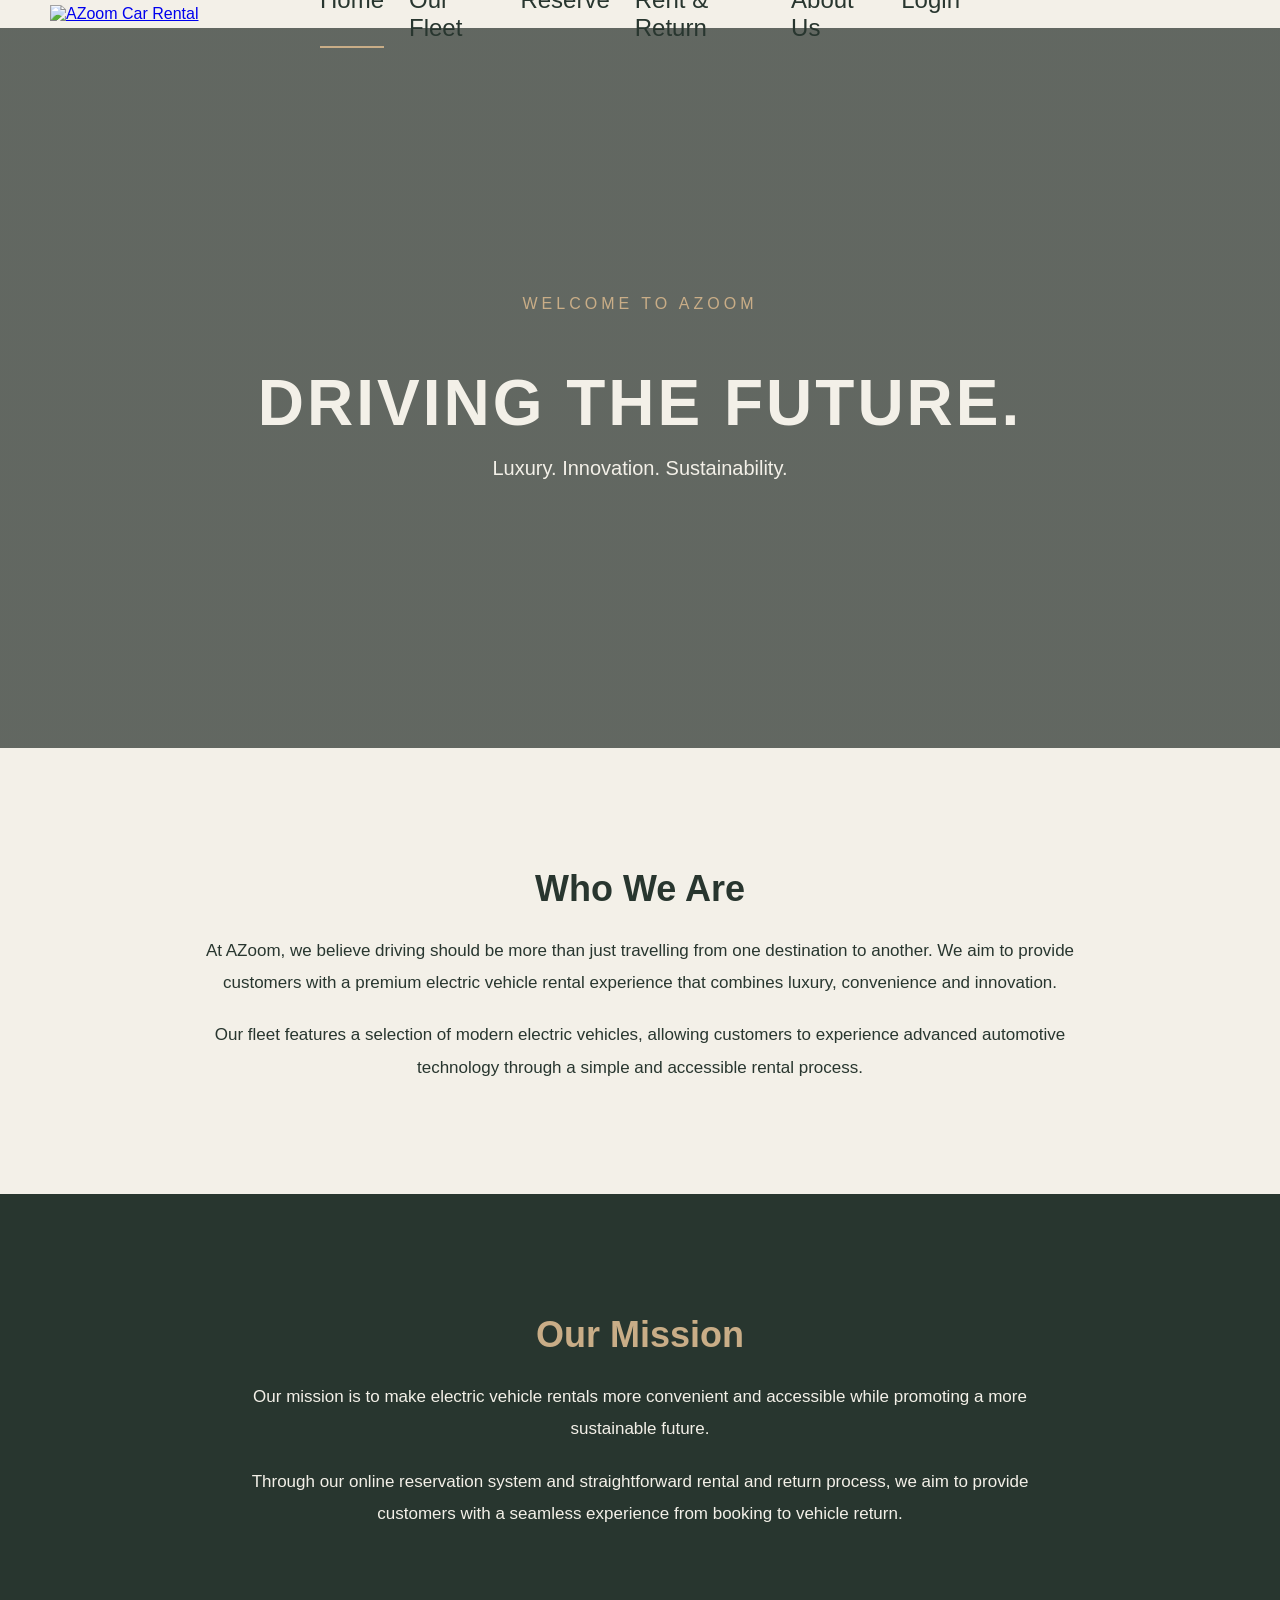
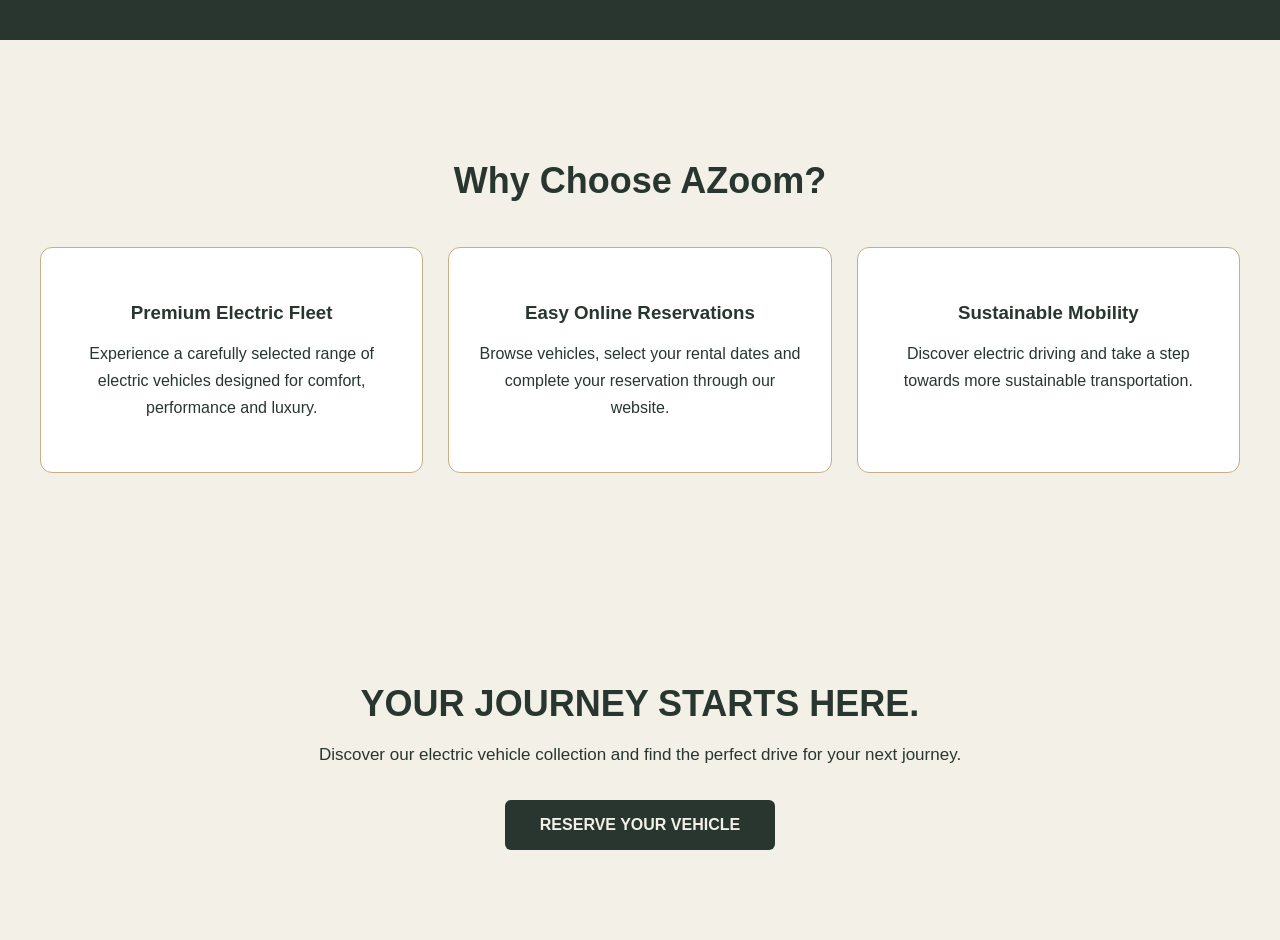
==== about.html @ 23547b0e "Add files via upload Full website" ====
<!DOCTYPE html>
<html lang="en">

<head>
    <meta charset="UTF-8">
    <meta name="viewport"
          content="width=device-width, initial-scale=1.0">

    <title>AZoom Car Rental</title>

    <link rel="stylesheet" href="style.css">
    <script src="jscript.js" defer></script>
</head>


<div id="login-modal">

    <div class="login-box">
        <button type="button" id="close-login">&times;</button>
        <h2>Welcome back zoomer! </h2>
        <p>Please sign in to your AZoom account.</p>

        <form id="login-form">
            <input type="email" placeholder="Email Address" required>
            <input type="password" placeholder="Password" required>

            <button type="submit">Login</button>
            
        </form>
    </div>

</div>

<body>

    <header>
        <a href="index.html">
            <img src="images/azoom-logo.png" alt="AZoom Car Rental" class="logo">
        </a>

        <nav>
            <a href="index.html" class="active">Home</a>
            <a href="fleet.html">Our Fleet</a>  
            <a href="reserve.html">Reserve</a>
            <a href="rent-return.html">Rent & Return</a>
            <a href="about.html">About Us</a>
            <a href="#" id="login-link">Login</a>
            <a href="#" id="logout-link">Logout</a>
            

        </nav>
    </header>

<main>

    <!-- ABOUT US HERO -->
    <section class="about-hero">
        <div class="about-hero-content">
            <p>WELCOME TO AZOOM</p>
            <h1>DRIVING THE FUTURE.</h1>
            <h2>Luxury. Innovation. Sustainability.</h2>
        </div>
    </section>

    <!-- WHO WE ARE -->
    <section class="about-intro">
        <h2>Who We Are</h2>

        <p>
            At AZoom, we believe driving should be more than just
            travelling from one destination to another. We aim to
            provide customers with a premium electric vehicle rental
            experience that combines luxury, convenience and innovation.
        </p>

        <p>
            Our fleet features a selection of modern electric vehicles,
            allowing customers to experience advanced automotive
            technology through a simple and accessible rental process.
        </p>
    </section>

    <!-- OUR MISSION -->
    <section class="about-mission">
        <div class="mission-content">
            <h2>Our Mission</h2>

            <p>
                Our mission is to make electric vehicle rentals more
                convenient and accessible while promoting a more
                sustainable future.
            </p>

            <p>
                Through our online reservation system and straightforward
                rental and return process, we aim to provide customers
                with a seamless experience from booking to vehicle return.
            </p>
        </div>
    </section>

    <!-- WHY CHOOSE US -->
    <section class="about-features">
        <h2>Why Choose AZoom?</h2>

        <div class="about-feature-grid">

            <div class="about-feature-card">
                <h3>Premium Electric Fleet</h3>
                <p>
                    Experience a carefully selected range of electric
                    vehicles designed for comfort, performance and luxury.
                </p>
            </div>

            <div class="about-feature-card">
                <h3>Easy Online Reservations</h3>
                <p>
                    Browse vehicles, select your rental dates and
                    complete your reservation through our website.
                </p>
            </div>

            <div class="about-feature-card">
                <h3>Sustainable Mobility</h3>
                <p>
                    Discover electric driving and take a step towards
                    more sustainable transportation.
                </p>
            </div>

        </div>
    </section>

    <!-- CONTACT / CALL TO ACTION -->
    <section class="about-contact">
        <h2>YOUR JOURNEY STARTS HERE.</h2>

        <p>
            Discover our electric vehicle collection and find
            the perfect drive for your next journey.
        </p>

        <a href="reserve.html" class="about-reserve-btn">
            RESERVE YOUR VEHICLE
        </a>
    </section>

</main>
---- style.css ----
:root {
    --ivory: #F3F0E8;
    --forest: #28362F;
    --oak: #C9AD87;
    --sage: #687C6A;
    --white: #FFFFFF;
}

header {
    display: flex;
    justify-content: space-between;
    align-items: center;
    position: relative;
    padding: 5px 50px;
    background-color: var(--ivory);
}

header nav {
    position: absolute;
    left: 50%;
    transform: translateX(-50%);
}

.logo {
    width: 180px;
    height: 80px;
}

body {
    margin: 0;
    background-color: var(--ivory);
    color: var(--forest);
    font-family: Arial, sans-serif;
}

nav {
    display: flex;
    gap: 25px;
}

nav a {
    color: var(--forest);
    text-decoration: none;
    font-size: 24px;
    position: relative;
}

/* Underline animation */
nav a::after {
    content: "";
    position: absolute;
    bottom: -6px;
    left: 0;

    width: 0;
    height: 2px;

    background-color: var(--oak);
    transition: width 0.3s ease;
}


nav a:hover {
    color: var(--sage);
}

nav a:hover::after {
    width: 100%;
}

/* page underline */
nav a.active::after {
    width: 100%;
}



.hero h1 {
    font-size: 64px;
    font-family: Georgia, serif;
    margin-top: 0;
}

.hero {
    background-image:
    linear-gradient(to right, rgba(0, 0, 0, 0.55), transparent 55%),
    url("images/Emerald AMG at Sunset Fjord.png");
    min-height: 680px;
    background-size: cover;
    padding: 50px 50px 150px;
    background-position: 50% center;
    color: var(--ivory);
}

.hero a {
    display: inline-block;
    background-color: var(--ivory);
    color: var(--forest);
    text-decoration: none;
    padding: 15px 30px;
    border-radius: 5px;
}

.hero a:hover {
    background-color: var(--oak);
}

.hero p {
    font-size: 24px;
}

.fleet {
    padding: 30px 50px 70px;
}

.fleet h2 {
    font-size: 48px;
    font-family: Georgia, serif;
}

.fleet-cards {
    display: flex;
    gap: 10px;
}

.car-card img {
    width: 100%;
    height: 100%;
    object-fit: cover;
    object-position: center bottom;
}

.car-card {
    width: 33.33%;
    height: 350px;
    overflow: hidden;
    position: relative;
}

.premium-card {
    background-image:
        linear-gradient(to right, rgba(0, 0, 0, 0.6), transparent 75%),
        url("images/zeekr-001.png");
    background-size: cover;
    background-position: center;
}

.performance-card{
    background-image:
        linear-gradient(to right, rgba(0, 0, 0, 0.6), transparent 75%),
        url("Images/Audi e-tron GT at Sunset.png");
    background-size: cover;
    background-position: center;
}

.exotic-card {
    background-image:
        linear-gradient(to right, rgba(0, 0, 0, 0.6), transparent 75%),
        url("Images/pininfarina battista.png");
    background-size: cover;
    background-position: center;
}

.hero {
    position: relative;
}

.hero-announcement {
    position: absolute;
    bottom: 30px;
    left: 50px;
}


.car-card h3 {
    position: absolute;
    top: 15px;
    left: 20px;
    color: var(--ivory);
    font-size: 30px;
    z-index: 1;
}

/* Zeekr 001 */
#premium .vehicle-image {
    height: 420px;
}

#premium .vehicle-image img {
    width: 100%;
    height: 100%;
    object-fit: cover;
    object-position: center 65%;
}

/* Audi e-tron GT */
#performance .vehicle-image {
    height: 420px;
}

#performance .vehicle-image img {
    object-fit: cover;
    object-position: center bottom;
}

#login-modal {
    display: none;
    position: fixed;
    inset: 0;
    background-color: rgba(0, 0, 0, 0.6);
    z-index: 1000;

    justify-content: center;
    align-items: center;
}

.login-box {
    background-color: var(--ivory);
    color: var(--forest);

    padding: 45px;
    width: 400px;
    max-width: 90%;

    border-radius: 8px;
    position: relative;

    box-shadow: 0 20px 60px rgba(0, 0, 0, 0.3);
}

#logout-link {
    display: none;
}

#close-login {
    position: absolute;
    top: 15px;
    right: 20px;

    background: none;
    border: none;

    font-size: 28px;
    color: var(--forest);
    cursor: pointer;
}

#close-login:hover {
    color: var(--sage);
}

#login-form {
    display: flex;
    flex-direction: column;
    gap: 15px;
}

#login-form input {
    padding: 12px;
    font-size: 16px;

    color: var(--forest);
    background-color: var(--white);

    border: 1px solid var(--oak);
    border-radius: 4px;
}

#login-form input::placeholder {
    color: var(--sage);
}

#login-form button {
    padding: 12px;

    background-color: var(--forest);
    color: var(--white);

    border: none;
    border-radius: 4px;

    font-size: 16px;
    font-weight: bold;

    cursor: pointer;
    transition: background-color 0.3s ease;
}

#login-form button:hover {
    background-color: var(--sage);
}


.fleet-page {
    padding: 10px 50px;
}

.fleet-page h1 {
    font-family: Georgia, serif;
    font-size: 56px;
    margin-bottom: 10px;
}

.fleet-page > p {
    font-size: 20px;
    color: var(--sage);
}


.fleet-bottom {
    display: flex;
    justify-content: space-between;
    align-items: center;
    padding: 30px 0;
}

.fleet-bottom p {
    max-width: 500px;
    font-size: 16px;
    line-height: 1.6;
    color: var(--sage);
    margin: 0;
}

.fleet-view-btn {
    display: inline-block;
    padding: 15px 28px;
    border: 1px solid var(--forest);
    color: var(--forest);
    text-decoration: none;
    font-size: 14px;
    font-weight: bold;
    letter-spacing: 1px;
    white-space: nowrap;
    transition: 0.3s ease;
}

.fleet-view-btn:hover {
    background-color: var(--forest);
    color: var(--ivory);
}

.fleet-nav {
    display: flex;
    gap: 30px;
    margin-top: 40px;
    margin-bottom: 60px;
    border-bottom: 1px solid var(--oak);
    padding-bottom: 20px;
}

.fleet-nav a {
    font-size: 16px;
    color: var(--forest);
    text-decoration: none;

    padding: 14px 24px;
    border: 1px solid var(--oak);
    border-radius: 4px;

    transition: 0.2s;
}

.fleet-nav a:hover {
    background-color: var(--forest);
    color: var(--ivory);
    border-color: var(--forest);
}

.vehicle-card {
    display: flex;
    background-color: var(--white);
    border-radius: 8px;
    overflow: hidden;
    margin-top: 30px;
}

.vehicle-image {
    width: 50%;
    height: 500px;
    background-color: var(--white);
    flex-shrink: 0;
    display: flex;
    justify-content: center;
    align-items: center;
}

.vehicle-image img {
    width: 100%;
    height: auto;
    display: block;
}


.vehicle-info {
    width: 50%;
    padding: 40px;
    display: flex;
    flex-direction: column;
    justify-content: center;
    box-sizing: border-box;
    gap: 15px;
}

.vehicle-info h3 {
    font-family: Georgia, serif;
    font-size: 36px;
    color: var(--forest);
    margin: 0;
}

.vehicle-info p {
    font-size: 18px;
    color: var(--sage);
    margin: 0;
}

.vehicle-info a {
    display: inline-block;
    align-self: flex-start;
    background-color: var(--forest);
    color: var(--ivory);
    text-decoration: none;
    padding: 14px 28px;
    border-radius: 4px;
}

.vehicle-info a:hover {
    background-color: var(--sage);
}


.fleet-intro {
    background-color: var(--forest);
    color: var(--ivory);
    padding: 25px 50px;
    border-radius: 0;
    margin-bottom: 50px;

    margin-left: -50px;
    margin-right: -50px;
}

.fleet-intro > p {
    color: var(--oak);
}

.fleet-intro .fleet-nav {
    border-bottom: none;
    margin-bottom: 0;
    padding-bottom: 0;
}

.fleet-intro .fleet-nav a {
    color: var(--ivory);
    border-color: var(--oak);
}

.fleet-intro .fleet-nav a:hover {
    background-color: var(--oak);
    color: var(--forest);
}

.battista-image {
    height: 400px;
}

.fleet-category {
    display: none;
}

.fleet-category.active {
    display: block;
}

/* Reservation Page */

.reserve-page {
    padding: 60px 50px;
    max-width: 1100px;
    margin: 0 auto;
}

.reserve-page h1 {
    font-family: Georgia, serif;
    font-size: 56px;
    color: var(--forest);
    margin-bottom: 10px;
}

.reserve-page > p {
    font-size: 20px;
    color: var(--sage);
    margin-bottom: 40px;
}

/* Reservation Form */

#reservation-form {
    display: grid;
    grid-template-columns: 1fr 1fr;
    gap: 30px;
}

.form-group {
    display: flex;
    flex-direction: column;
    gap: 10px;
}

.form-group label {
    font-size: 16px;
    font-weight: bold;
    color: var(--forest);
}

.form-group input,
.form-group select {
    padding: 15px;
    font-size: 16px;
    border: 1px solid var(--oak);
    border-radius: 4px;
    background-color: var(--white);
    color: var(--forest);
}

/* Reservation Button */

.reserve-btn {
    grid-column: 1 / -1;
    background-color: var(--forest);
    color: var(--ivory);
    padding: 18px;
    border: none;
    border-radius: 4px;
    font-size: 16px;
    cursor: pointer;
    transition: 0.3s;
}

.reserve-btn:hover {
    background-color: var(--sage);
}

.vehicle-preview {
    display: none;
    grid-column: 1 / -1;
    text-align: center;
}

.vehicle-preview img {
    width: 100%;
    max-width: 600px;
    height: 300px;
    object-fit: cover;
    border-radius: 8px;
}

.success-message {
    position: fixed;
    top: 100px;
    right: 30px;
    background-color: var(--forest);
    color: var(--ivory);
    padding: 18px 28px;
    border-left: 4px solid var(--oak);
    border-radius: 6px;
    font-size: 16px;
    box-shadow: 0 5px 20px rgba(0, 0, 0, 0.2);
    z-index: 9999;
}


.payment-page {
    max-width: 1100px;
    margin: 0 auto;
    padding: 60px 50px;
}

.payment-page h1 {
    font-family: Georgia, serif;
    font-size: 50px;
    color: var(--forest);
    margin-bottom: 10px;
}

.payment-page > p {
    font-size: 20px;
    color: var(--sage);
    margin-bottom: 40px;
}

.payment-container {
    display: grid;
    grid-template-columns: 1fr 1fr;
    gap: 40px;
    align-items: start;
}

.booking-summary,
#payment-form {
    background-color: var(--white);
    padding: 30px;
    border: 1px solid var(--oak);
    border-radius: 8px;
}

.booking-summary h2,
#payment-form h2 {
    color: var(--forest);
    margin-bottom: 25px;
}

.booking-summary p {
    margin-bottom: 18px;
    color: var(--forest);
}

#payment-form {
    display: flex;
    flex-direction: column;
    gap: 20px;
}

#payment-form .reserve-btn {
    width: 100%;
}

.demo-payment-note {
    font-size: 13px;
    color: var(--sage);
}

@media (max-width: 768px) {
    .payment-container {
        grid-template-columns: 1fr;
    }

    .payment-page {
        padding: 40px 20px;
    }
}

/* Booking Confirmation Page */

.confirmation-page {
    display: flex;
    justify-content: center;
    align-items: center;
    min-height: 75vh;
    padding: 60px 20px;
}

.confirmation-box {
    background-color: var(--white);
    border: 1px solid var(--oak);
    border-radius: 10px;
    padding: 50px;
    max-width: 650px;
    width: 100%;
    text-align: center;
}

.confirmation-icon {
    background-color: var(--forest);
    color: var(--ivory);
    width: 70px;
    height: 70px;
    border-radius: 50%;
    display: flex;
    justify-content: center;
    align-items: center;
    font-size: 35px;
    margin: 0 auto 25px;
}

.confirmation-box h1 {
    font-family: Georgia, serif;
    font-size: 42px;
    color: var(--forest);
    margin-bottom: 20px;
}

.confirmation-box h2 {
    color: var(--forest);
    margin: 30px 0 20px;
}

.confirmation-box p {
    color: var(--sage);
    margin-bottom: 12px;
}

.confirmation-btn {
    display: inline-block;
    margin-top: 30px;
    padding: 15px 30px;
    background-color: var(--forest);
    color: var(--ivory);
    text-decoration: none;
    border-radius: 5px;
}

.confirmation-btn:hover {
    background-color: var(--sage);
}

/*rent &return */


/* Rent & Return Page */

.return-page {
    max-width: 1000px;
    margin: 0 auto;
    padding: 60px 50px;
}

.return-page h1 {
    font-family: Georgia, serif;
    font-size: 52px;
    color: var(--forest);
    margin-bottom: 10px;
}

.return-page > p {
    font-size: 20px;
    color: var(--sage);
    margin-bottom: 40px;
}

.return-container {
    background-color: var(--white);
    border: 1px solid var(--oak);
    border-radius: 8px;
    padding: 40px;
}

.return-container h2 {
    color: var(--forest);
    margin-bottom: 20px;
}

.return-container p {
    color: var(--sage);
    margin-bottom: 20px;
}

#find-booking-form {
    display: flex;
    flex-direction: column;
    gap: 20px;
}

#return-details {
    margin-top: 40px;
    border-top: 1px solid var(--oak);
    padding-top: 30px;
}

#return-form {
    display: flex;
    flex-direction: column;
    gap: 20px;
}

#return-form label {
    color: var(--forest);
    font-size: 16px;
}

#return-form input {
    margin-right: 10px;
    accent-color: var(--forest);
}

#booking-error {
    color: #b42318;
    margin-top: 15px;
}

#return-success {
    margin-top: 30px;
    padding: 25px;
    background-color: var(--ivory);
    border-left: 4px solid var(--sage);
}

@media (max-width: 768px) {
    .return-page {
        padding: 40px 20px;
    }

    .return-container {
        padding: 25px;
    }
}

/* Rental Price */

.rental-price {
    grid-column: 1 / -1;
    background-color: var(--white);
    border: 1px solid var(--oak);
    border-radius: 8px;
    padding: 25px;
}

.rental-price h2 {
    color: var(--forest);
    margin-bottom: 15px;
}

.rental-price p {
    color: var(--sage);
    margin-bottom: 10px;
}

.rental-price h3 {
    color: var(--forest);
    font-size: 24px;
    margin-top: 15px;
}

/* Payment Page Price Summary */

.payment-price {
    margin-top: 25px;
    padding-top: 20px;
    border-top: 1px solid var(--oak);
}

.payment-price h3 {
    color: var(--forest);
    margin-bottom: 15px;
}

.payment-price p {
    color: var(--sage);
    margin-bottom: 12px;
}

.payment-price h2 {
    color: var(--forest);
    font-size: 26px;
    margin-top: 20px;
}

/* Confirmation Page Rental Price */

.confirmation-price {
    margin-top: 25px;
    padding-top: 20px;
    border-top: 1px solid var(--oak);
}

.confirmation-price h2 {
    color: var(--forest);
    font-size: 22px;
    margin-bottom: 15px;
}

.confirmation-price h3 {
    color: var(--forest);
    font-size: 32px;
    font-weight: bold;
}


/* Return Success Notification */

.return-notification {
    position: fixed;
    top: 25px;
    right: 25px;
    background-color: var(--forest);
    color: var(--ivory);
    padding: 18px 25px;
    border-left: 5px solid var(--oak);
    border-radius: 10px;
    box-shadow: 0 8px 25px rgba(0, 0, 0, 0.2);
    font-size: 16px;
    font-weight: 500;
    z-index: 9999;
    animation: slideIn 0.4s ease;
}

@keyframes slideIn {
    from {
        opacity: 0;
        transform: translateX(50px);
    }

    to {
        opacity: 1;
        transform: translateX(0);
    }
}




.error-notification {
    position: fixed;
    top: 25px;
    right: 25px;

    background-color: #28362F;
    color: #F3F0E8;

    padding: 18px 25px;
    border-left: 5px solid #C76B60;
    border-radius: 10px;

    box-shadow: 0 8px 25px rgba(0, 0, 0, 0.2);

    font-size: 16px;
    font-weight: 500;

    z-index: 9999;
    animation: slideIn 0.4s ease;
}


/* =========================
   ABOUT US PAGE
========================= */

/* Hero Section */

.about-hero {
    min-height: 600px;
    background: linear-gradient(
        rgba(20, 30, 25, 0.65),
        rgba(20, 30, 25, 0.65)
    ), url("images/zeekr-001.png");

    background-size: cover;
    background-position: center 70%;
    display: flex;
    align-items: center;
    justify-content: center;
    text-align: center;
    padding: 60px 20px;
}

.about-hero-content {
    color: var(--ivory);
}

.about-hero-content p {
    color: var(--oak);
    letter-spacing: 4px;
    margin-bottom: 15px;
}

.about-hero-content h1 {
    font-size: clamp(36px, 5vw, 64px);
    letter-spacing: 3px;
    margin-bottom: 15px;
}

.about-hero-content h2 {
    font-size: 20px;
    font-weight: 400;
}

/* Who We Are */

.about-intro {
    max-width: 900px;
    margin: 0 auto;
    padding: 90px 25px;
    text-align: center;
}

.about-intro h2 {
    font-size: 36px;
    color: var(--forest);
    margin-bottom: 25px;
}

.about-intro p {
    font-size: 17px;
    line-height: 1.9;
    margin-bottom: 20px;
}

/* Mission Section */

.about-mission {
    background-color: var(--forest);
    color: var(--ivory);
    padding: 90px 25px;
}

.mission-content {
    max-width: 850px;
    margin: 0 auto;
    text-align: center;
}

.mission-content h2 {
    font-size: 36px;
    color: var(--oak);
    margin-bottom: 25px;
}

.mission-content p {
    font-size: 17px;
    line-height: 1.9;
    margin-bottom: 20px;
}

/* Why Choose Us */

.about-features {
    padding: 90px 30px;
    text-align: center;
}

.about-features h2 {
    font-size: 36px;
    color: var(--forest);
    margin-bottom: 45px;
}

.about-feature-grid {
    display: grid;
    grid-template-columns: repeat(3, 1fr);
    gap: 25px;
    max-width: 1200px;
    margin: 0 auto;
}

.about-feature-card {
    background: white;
    border: 1px solid var(--oak);
    padding: 35px 25px;
    border-radius: 12px;
    transition: transform 0.3s ease;
}

.about-feature-card:hover {
    transform: translateY(-6px);
}

.about-feature-card h3 {
    color: var(--forest);
    margin-bottom: 15px;
}

.about-feature-card p {
    line-height: 1.7;
}

/* Contact / CTA */

.about-contact {
    background-color: var(--ivory);
    padding: 90px 25px;
    text-align: center;
}

.about-contact h2 {
    color: var(--forest);
    font-size: 36px;
    margin-bottom: 20px;
}

.about-contact p {
    margin-bottom: 35px;
    font-size: 17px;
}

.about-reserve-btn {
    display: inline-block;
    background-color: var(--forest);
    color: var(--ivory);
    padding: 16px 35px;
    text-decoration: none;
    border-radius: 6px;
    font-weight: bold;
    transition: background-color 0.3s ease;
}

.about-reserve-btn:hover {
    background-color: var(--sage);
}

/* Responsive Layout */

@media (max-width: 768px) {
    .about-feature-grid {
        grid-template-columns: 1fr;
    }

    .about-intro,
    .about-mission,
    .about-features,
    .about-contact {
        padding: 60px 20px;
    }
}
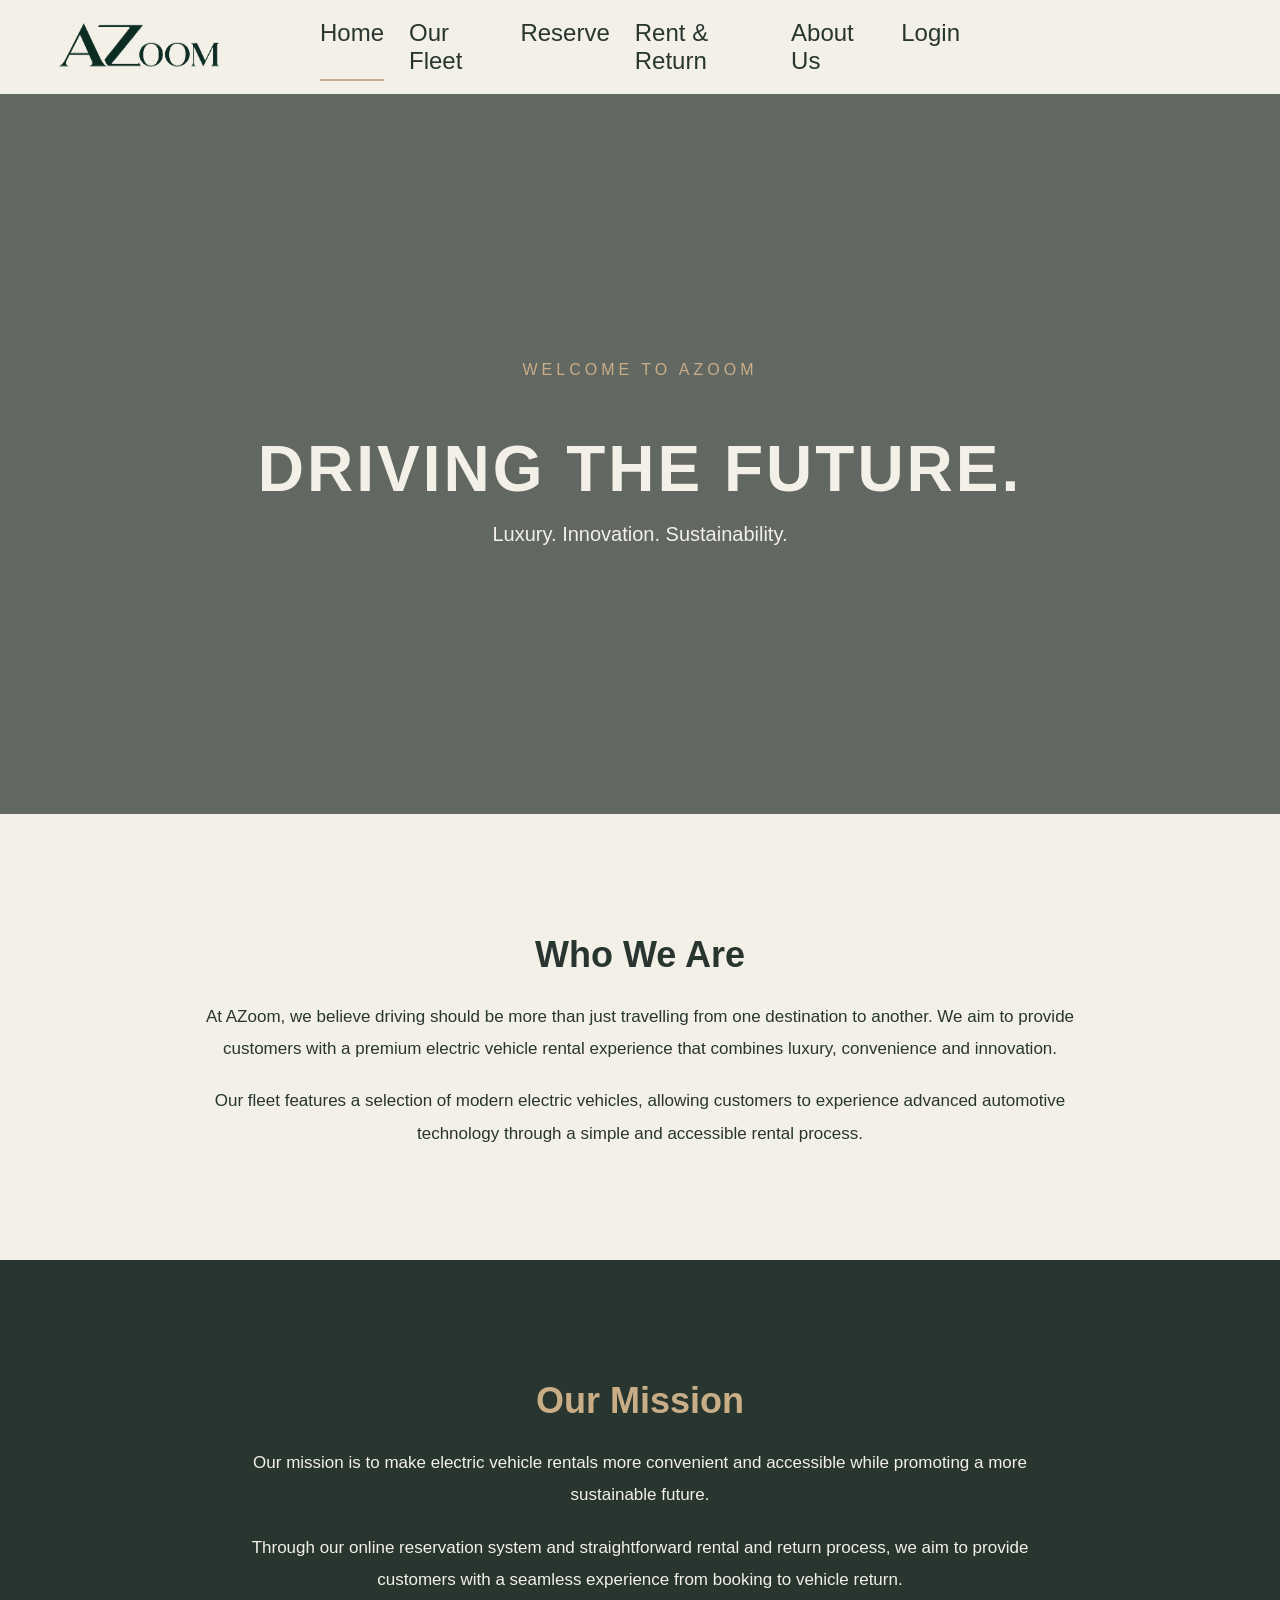
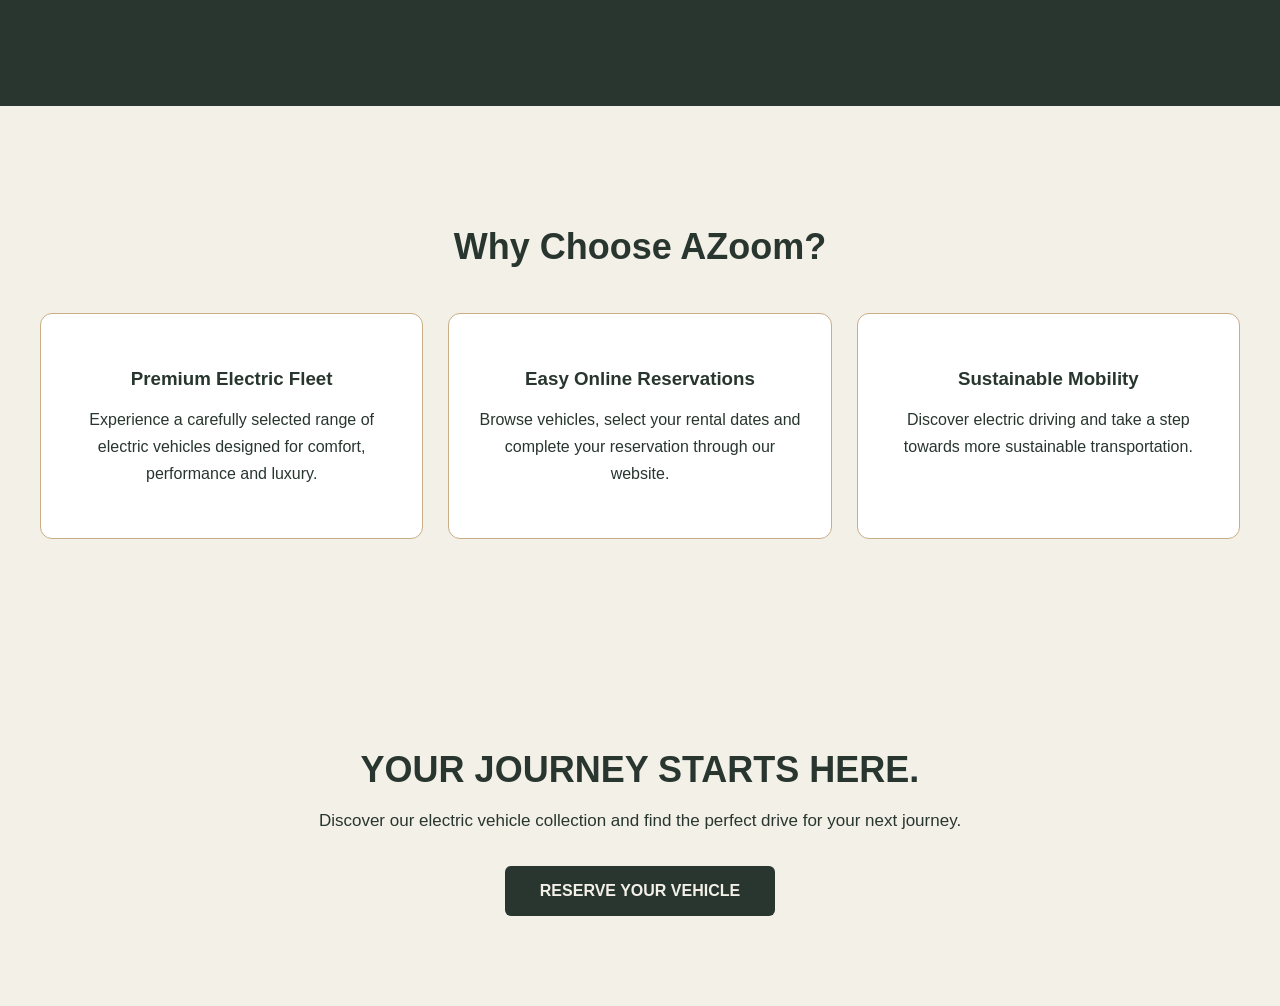
==== commit 95dd40c6: "Add files via upload" ====
--- a/about.html
+++ b/about.html
@@ -35,7 +35,7 @@
 
     <header>
         <a href="index.html">
-            <img src="images/azoom-logo.png" alt="AZoom Car Rental" class="logo">
+            <img src="Images/azoom-logo.png" alt="AZoom Car Rental" class="logo">
         </a>
 
         <nav>
--- a/style.css
+++ b/style.css
@@ -84,7 +84,7 @@
 .hero {
     background-image:
     linear-gradient(to right, rgba(0, 0, 0, 0.55), transparent 55%),
-    url("images/Emerald AMG at Sunset Fjord.png");
+    url("Images/Emerald AMG at Sunset Fjord.png");
     min-height: 680px;
     background-size: cover;
     padding: 50px 50px 150px;
@@ -140,7 +140,7 @@
 .premium-card {
     background-image:
         linear-gradient(to right, rgba(0, 0, 0, 0.6), transparent 75%),
-        url("images/zeekr-001.png");
+        url("Images/zeekr-001.png");
     background-size: cover;
     background-position: center;
 }
